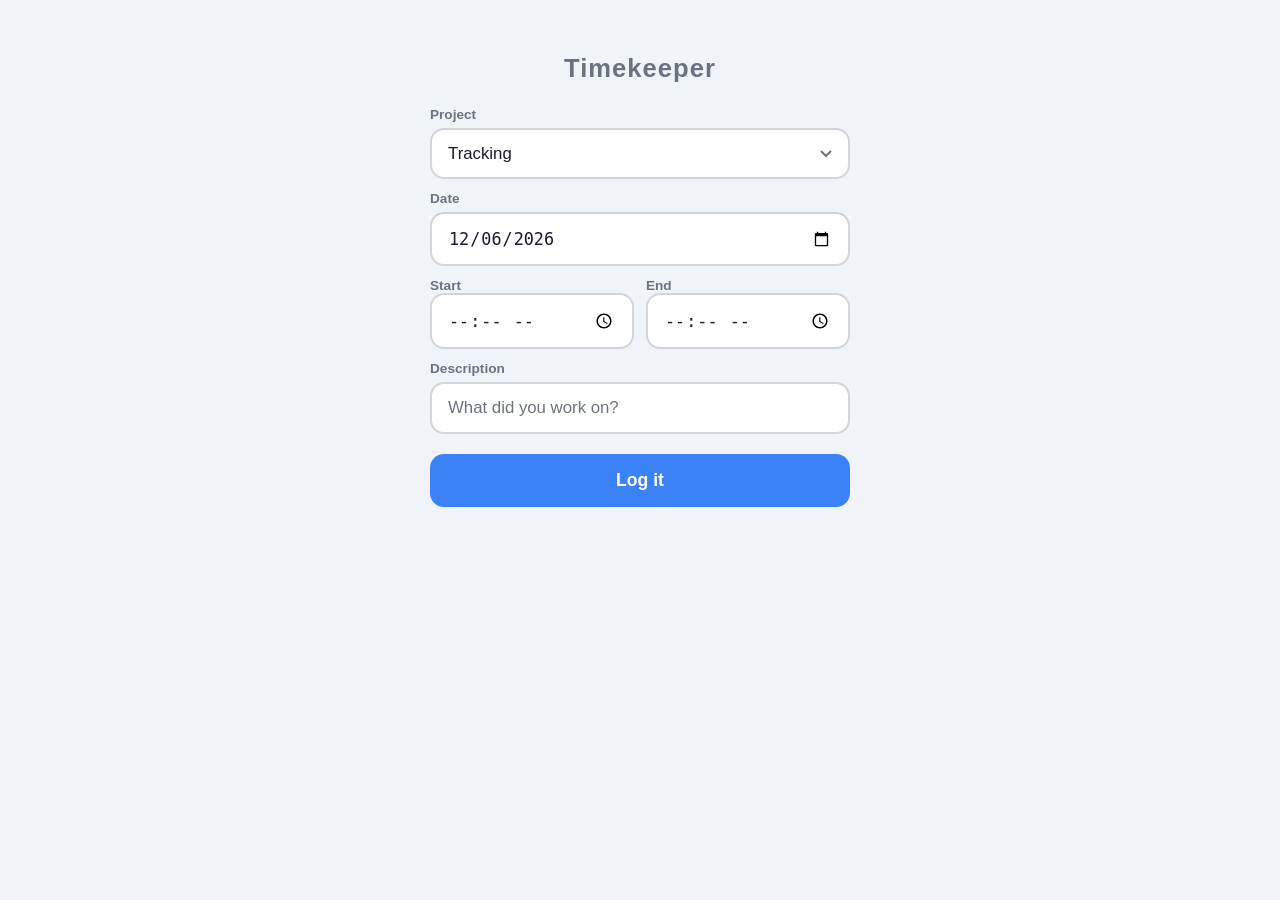
==== web/timekeeper/index.html @ e2d1b378 "timekeeper v1" ====
<!DOCTYPE html>
<html lang="en">
<head>
  <meta charset="UTF-8">
  <meta name="viewport" content="width=device-width, initial-scale=1.0, viewport-fit=cover">
  <meta name="apple-mobile-web-app-capable" content="yes">
  <meta name="apple-mobile-web-app-status-bar-style" content="black-translucent">
  <meta name="theme-color" content="#1a1a2e" media="(prefers-color-scheme: dark)">
  <meta name="theme-color" content="#f0f4f8" media="(prefers-color-scheme: light)">
  <title>Timekeeper</title>
  <link rel="manifest" href="manifest.json">
  <link rel="apple-touch-icon" href="data:image/svg+xml,<svg xmlns='http://www.w3.org/2000/svg' viewBox='0 0 100 100'><text y='.9em' font-size='90'>⏱️</text></svg>">
  <link rel="stylesheet" href="style.css">
</head>
<body>
  <main>
    <h1>Timekeeper</h1>

    <form id="entry-form" autocomplete="off">
      <label for="project">Project</label>
      <select id="project" required></select>

      <label for="date">Date</label>
      <input id="date" type="date" required>

      <div class="time-row">
        <div class="time-field">
          <label for="start">Start</label>
          <input id="start" type="time" required>
        </div>
        <div class="time-field">
          <label for="end">End</label>
          <input id="end" type="time" required>
        </div>
      </div>

      <label for="description">Description</label>
      <div id="chips" class="chips"></div>
      <input id="description" type="text" placeholder="What did you work on?" required>

      <button type="submit" id="submit-btn">Log it</button>
    </form>

    <div id="toast" class="toast" aria-live="polite"></div>
  </main>
  <script src="app.js"></script>
</body>
</html>
---- web/timekeeper/style.css ----
*,
*::before,
*::after {
  margin: 0;
  padding: 0;
  box-sizing: border-box;
}

:root {
  --bg: #f0f4f8;
  --surface: #ffffff;
  --text: #1a1a2e;
  --text-muted: #6b7280;
  --border: #d1d5db;
  --shadow: rgba(0, 0, 0, 0.08);
  --radius: 14px;
  --accent: #3b82f6;
  --accent-hover: #2563eb;
  --success: #22c55e;
  --chip-bg: #e5e7eb;
  --chip-text: #374151;
}

@media (prefers-color-scheme: dark) {
  :root {
    --bg: #1a1a2e;
    --surface: #25253e;
    --text: #e4e4ef;
    --text-muted: #9ca3af;
    --border: #3f3f5c;
    --shadow: rgba(0, 0, 0, 0.3);
    --accent: #60a5fa;
    --accent-hover: #3b82f6;
    --success: #4ade80;
    --chip-bg: #3f3f5c;
    --chip-text: #d1d5db;
  }
}

html {
  font-size: 16px;
  -webkit-text-size-adjust: 100%;
}

body {
  font-family: -apple-system, BlinkMacSystemFont, "Segoe UI", Roboto, Helvetica, Arial, sans-serif;
  background: var(--bg);
  color: var(--text);
  min-height: 100dvh;
  display: flex;
  align-items: flex-start;
  justify-content: center;
  padding: env(safe-area-inset-top, 20px) 16px 32px;
}

main {
  width: 100%;
  max-width: 420px;
  margin-top: 6vh;
  display: flex;
  flex-direction: column;
  align-items: center;
  gap: 24px;
}

h1 {
  font-size: 1.6rem;
  font-weight: 700;
  letter-spacing: 0.04em;
  color: var(--text-muted);
}

form {
  width: 100%;
  display: flex;
  flex-direction: column;
  gap: 12px;
}

label {
  font-size: 0.85rem;
  font-weight: 600;
  color: var(--text-muted);
  margin-bottom: -6px;
}

select,
input[type="date"],
input[type="time"],
input[type="text"] {
  width: 100%;
  padding: 14px 16px;
  font-size: 1.05rem;
  border: 2px solid var(--border);
  border-radius: var(--radius);
  background: var(--surface);
  color: var(--text);
  outline: none;
  transition: border-color 0.2s;
  -webkit-appearance: none;
  appearance: none;
}

select {
  background-image: url("data:image/svg+xml,%3Csvg xmlns='http://www.w3.org/2000/svg' width='12' height='8'%3E%3Cpath d='M1 1l5 5 5-5' stroke='%236b7280' stroke-width='2' fill='none'/%3E%3C/svg%3E");
  background-repeat: no-repeat;
  background-position: right 16px center;
  padding-right: 40px;
}

select:focus,
input:focus {
  border-color: var(--accent);
}

input::placeholder {
  color: var(--text-muted);
}

.time-row {
  display: flex;
  gap: 12px;
}

.time-field {
  flex: 1;
  display: flex;
  flex-direction: column;
  gap: 6px;
}

/* Activity chips */
.chips {
  display: flex;
  flex-wrap: wrap;
  gap: 8px;
}

.chips:empty {
  display: none;
}

.chip {
  padding: 6px 14px;
  font-size: 0.85rem;
  border-radius: 20px;
  background: var(--chip-bg);
  color: var(--chip-text);
  border: 1px solid var(--border);
  cursor: pointer;
  transition: background 0.15s, border-color 0.15s;
  white-space: nowrap;
  overflow: hidden;
  text-overflow: ellipsis;
  max-width: 100%;
}

.chip:hover,
.chip:active {
  background: var(--accent);
  color: #fff;
  border-color: var(--accent);
}

/* Submit button */
button[type="submit"] {
  margin-top: 8px;
  padding: 16px;
  font-size: 1.1rem;
  font-weight: 600;
  border: none;
  border-radius: var(--radius);
  background: var(--accent);
  color: #fff;
  cursor: pointer;
  transition: background 0.2s;
}

button[type="submit"]:hover {
  background: var(--accent-hover);
}

button[type="submit"]:disabled {
  opacity: 0.6;
  cursor: not-allowed;
}

.pending-badge {
  font-size: 0.8rem;
  font-weight: 400;
  opacity: 0.85;
}

/* Toast */
.toast {
  position: fixed;
  bottom: calc(env(safe-area-inset-bottom, 0px) + 24px);
  left: 50%;
  transform: translateX(-50%) translateY(100px);
  padding: 12px 24px;
  border-radius: var(--radius);
  background: var(--success);
  color: #fff;
  font-size: 0.95rem;
  font-weight: 600;
  opacity: 0;
  transition: transform 0.3s ease, opacity 0.3s ease;
  pointer-events: none;
  z-index: 100;
  white-space: nowrap;
}

.toast.visible {
  transform: translateX(-50%) translateY(0);
  opacity: 1;
}

.toast.error {
  background: #ef4444;
}

@media (max-height: 600px) {
  main {
    margin-top: 2vh;
  }
}
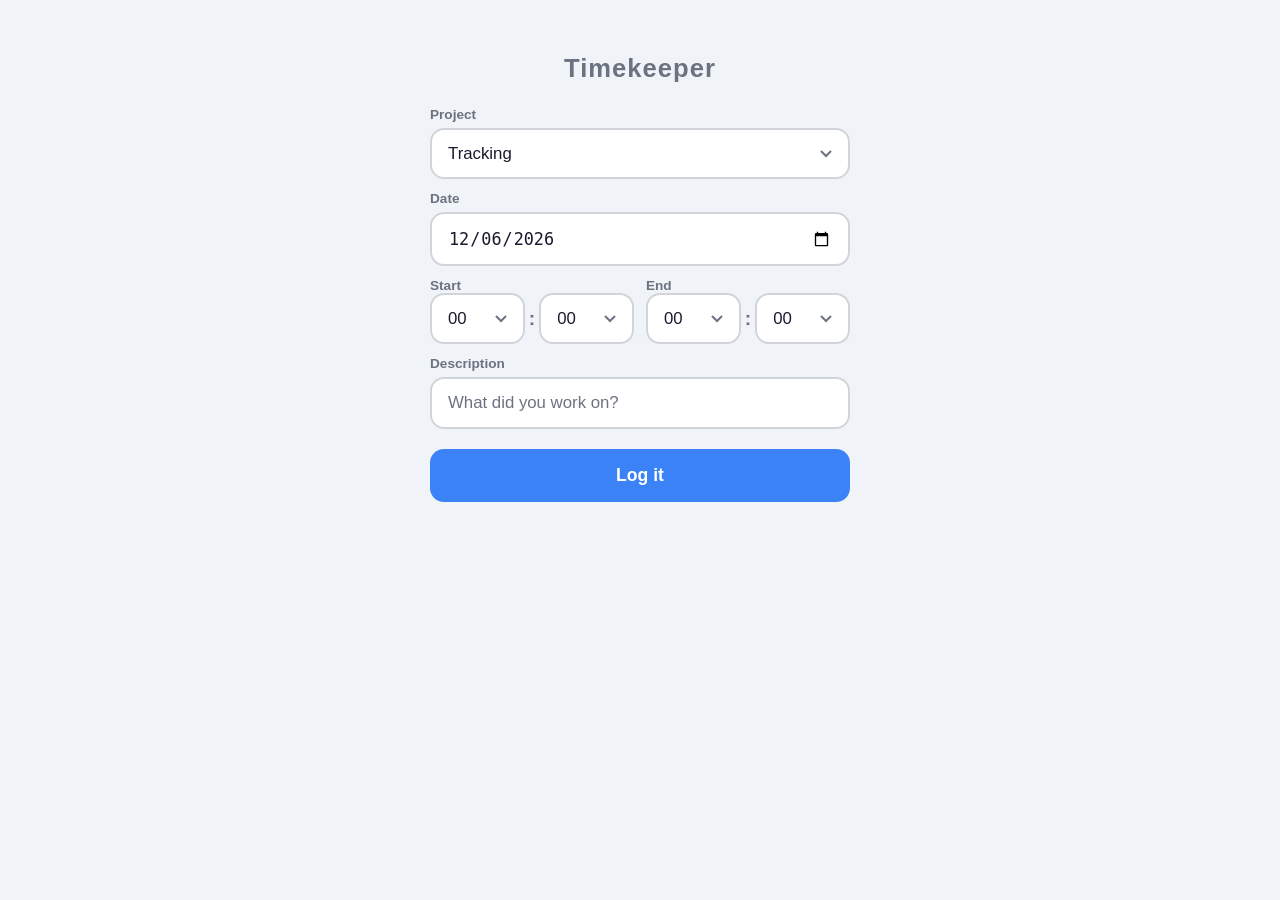
==== commit b368a4e5: "modify time inputs" ====
--- a/web/timekeeper/index.html
+++ b/web/timekeeper/index.html
@@ -25,12 +25,20 @@
 
       <div class="time-row">
         <div class="time-field">
-          <label for="start">Start</label>
-          <input id="start" type="time" required>
+          <label for="start-h">Start</label>
+          <div class="time-selects">
+            <select id="start-h" required></select>
+            <span class="time-sep">:</span>
+            <select id="start-m" required></select>
+          </div>
         </div>
         <div class="time-field">
-          <label for="end">End</label>
-          <input id="end" type="time" required>
+          <label for="end-h">End</label>
+          <div class="time-selects">
+            <select id="end-h" required></select>
+            <span class="time-sep">:</span>
+            <select id="end-m" required></select>
+          </div>
         </div>
       </div>
 
--- a/web/timekeeper/style.css
+++ b/web/timekeeper/style.css
@@ -129,6 +129,23 @@
   gap: 6px;
 }
 
+.time-selects {
+  display: flex;
+  align-items: center;
+  gap: 4px;
+}
+
+.time-selects select {
+  flex: 1;
+  min-width: 0;
+}
+
+.time-sep {
+  font-size: 1.2rem;
+  font-weight: 600;
+  color: var(--text-muted);
+}
+
 /* Activity chips */
 .chips {
   display: flex;
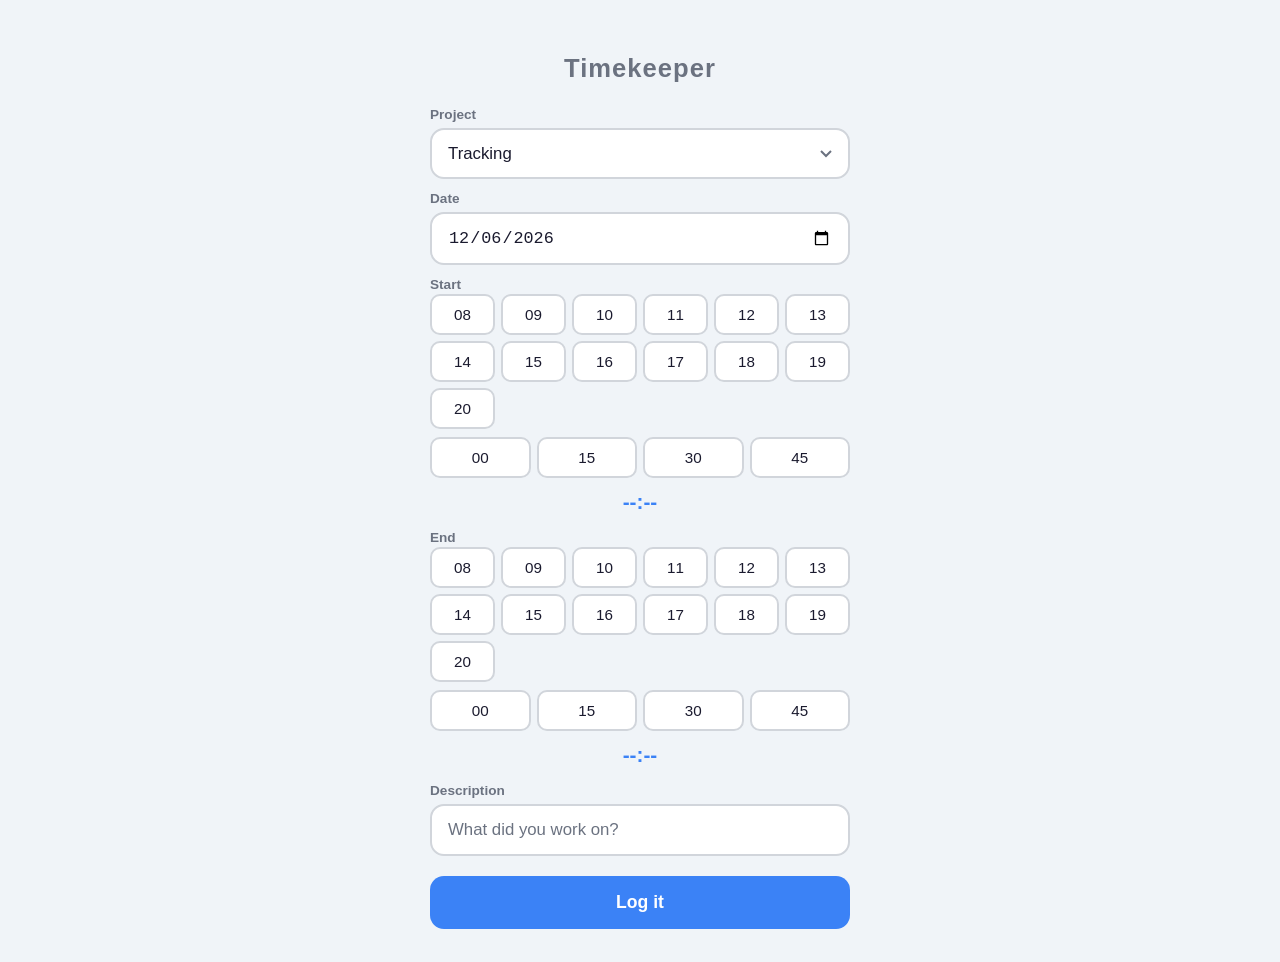
==== commit bee20eb5: "time picker" ====
--- a/web/timekeeper/index.html
+++ b/web/timekeeper/index.html
@@ -23,23 +23,18 @@
       <label for="date">Date</label>
       <input id="date" type="date" required>
 
-      <div class="time-row">
-        <div class="time-field">
-          <label for="start-h">Start</label>
-          <div class="time-selects">
-            <select id="start-h" required></select>
-            <span class="time-sep">:</span>
-            <select id="start-m" required></select>
-          </div>
-        </div>
-        <div class="time-field">
-          <label for="end-h">End</label>
-          <div class="time-selects">
-            <select id="end-h" required></select>
-            <span class="time-sep">:</span>
-            <select id="end-m" required></select>
-          </div>
-        </div>
+      <div class="time-picker">
+        <label>Start</label>
+        <div class="hour-grid" id="start-hours"></div>
+        <div class="minute-grid" id="start-minutes"></div>
+        <div class="time-display" id="start-display">--:--</div>
+      </div>
+
+      <div class="time-picker">
+        <label>End</label>
+        <div class="hour-grid" id="end-hours"></div>
+        <div class="minute-grid" id="end-minutes"></div>
+        <div class="time-display" id="end-display">--:--</div>
       </div>
 
       <label for="description">Description</label>
--- a/web/timekeeper/style.css
+++ b/web/timekeeper/style.css
@@ -117,33 +117,55 @@
   color: var(--text-muted);
 }
 
-.time-row {
-  display: flex;
-  gap: 12px;
-}
-
-.time-field {
-  flex: 1;
+.time-picker {
   display: flex;
   flex-direction: column;
+  gap: 8px;
+}
+
+.hour-grid {
+  display: grid;
+  grid-template-columns: repeat(6, 1fr);
   gap: 6px;
 }
 
-.time-selects {
-  display: flex;
-  align-items: center;
-  gap: 4px;
-}
-
-.time-selects select {
-  flex: 1;
-  min-width: 0;
-}
-
-.time-sep {
-  font-size: 1.2rem;
-  font-weight: 600;
-  color: var(--text-muted);
+.minute-grid {
+  display: grid;
+  grid-template-columns: repeat(4, 1fr);
+  gap: 6px;
+}
+
+.hour-grid button,
+.minute-grid button {
+  padding: 10px 0;
+  font-size: 0.95rem;
+  font-weight: 500;
+  border: 2px solid var(--border);
+  border-radius: 10px;
+  background: var(--surface);
+  color: var(--text);
+  cursor: pointer;
+  transition: background 0.15s, border-color 0.15s;
+}
+
+.hour-grid button:hover,
+.minute-grid button:hover {
+  border-color: var(--accent);
+}
+
+.hour-grid button.selected,
+.minute-grid button.selected {
+  background: var(--accent);
+  border-color: var(--accent);
+  color: #fff;
+}
+
+.time-display {
+  text-align: center;
+  font-size: 1.3rem;
+  font-weight: 700;
+  color: var(--accent);
+  padding: 4px 0;
 }
 
 /* Activity chips */
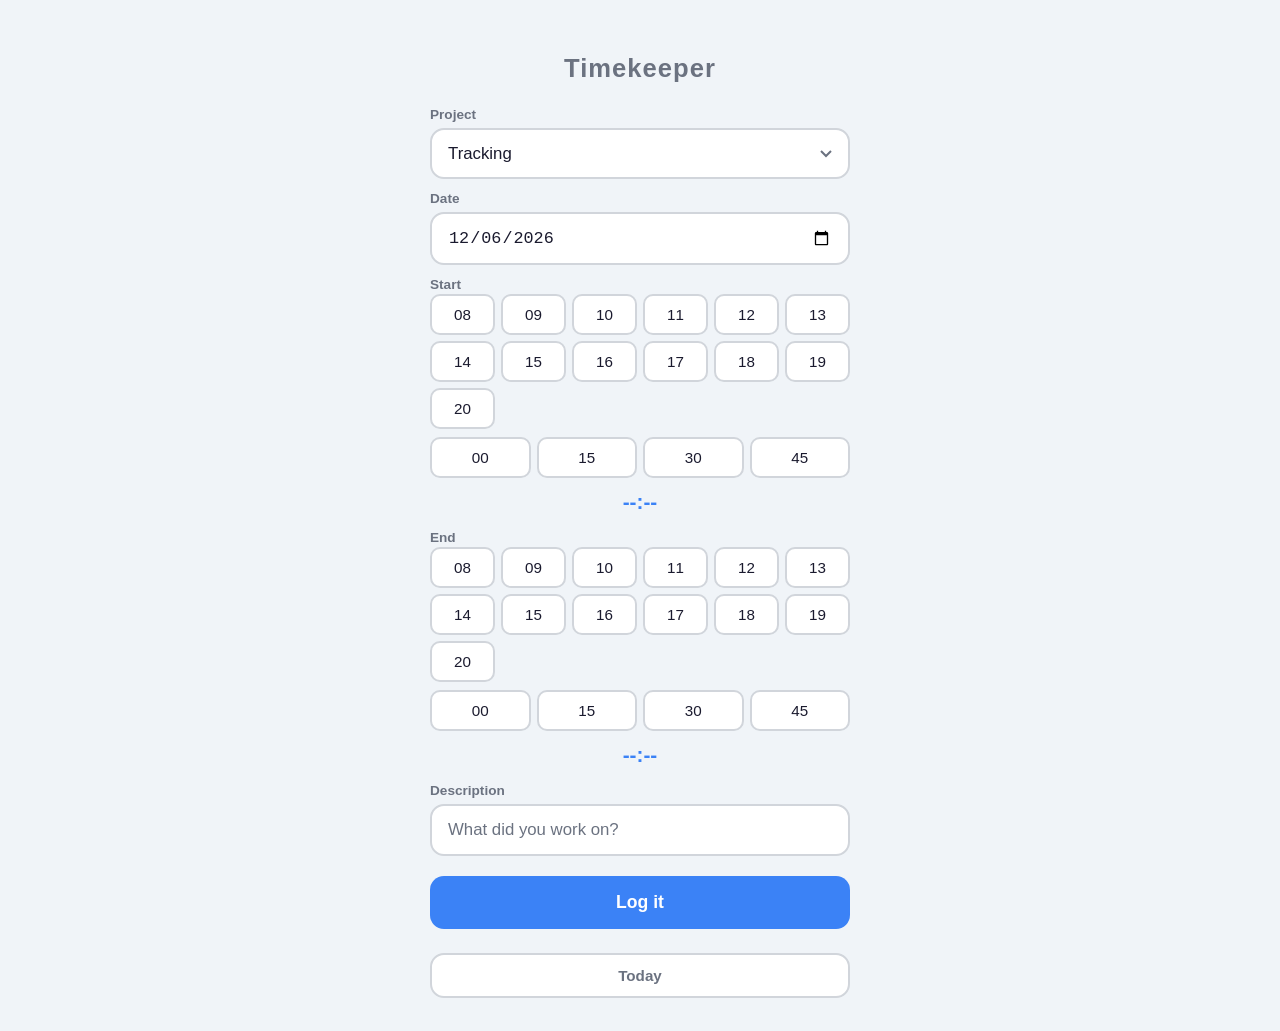
==== commit 9981fed5: "daily log displayed" ====
--- a/web/timekeeper/index.html
+++ b/web/timekeeper/index.html
@@ -44,6 +44,9 @@
       <button type="submit" id="submit-btn">Log it</button>
     </form>
 
+    <button type="button" id="today-btn" class="today-btn">Today</button>
+    <div id="today-list" class="today-list"></div>
+
     <div id="toast" class="toast" aria-live="polite"></div>
   </main>
   <script src="app.js"></script>
--- a/web/timekeeper/style.css
+++ b/web/timekeeper/style.css
@@ -258,6 +258,68 @@
   background: #ef4444;
 }
 
+/* Today button */
+.today-btn {
+  width: 100%;
+  padding: 12px;
+  font-size: 0.95rem;
+  font-weight: 600;
+  border: 2px solid var(--border);
+  border-radius: var(--radius);
+  background: var(--surface);
+  color: var(--text-muted);
+  cursor: pointer;
+  transition: border-color 0.2s;
+}
+
+.today-btn:hover,
+.today-btn:active {
+  border-color: var(--accent);
+  color: var(--accent);
+}
+
+/* Today's entries list */
+.today-list {
+  width: 100%;
+  display: none;
+}
+
+.today-list.open {
+  display: flex;
+  flex-direction: column;
+  gap: 0;
+}
+
+.today-entry {
+  display: flex;
+  gap: 12px;
+  padding: 10px 16px;
+  font-size: 0.9rem;
+  border-bottom: 1px solid var(--border);
+}
+
+.today-entry:last-child {
+  border-bottom: none;
+}
+
+.today-time {
+  flex-shrink: 0;
+  font-weight: 600;
+  font-variant-numeric: tabular-nums;
+  color: var(--accent);
+}
+
+.today-desc {
+  color: var(--text);
+}
+
+.today-empty {
+  padding: 10px 16px;
+  font-size: 0.9rem;
+  color: var(--text-muted);
+  font-style: italic;
+}
+
 @media (max-height: 600px) {
   main {
     margin-top: 2vh;
